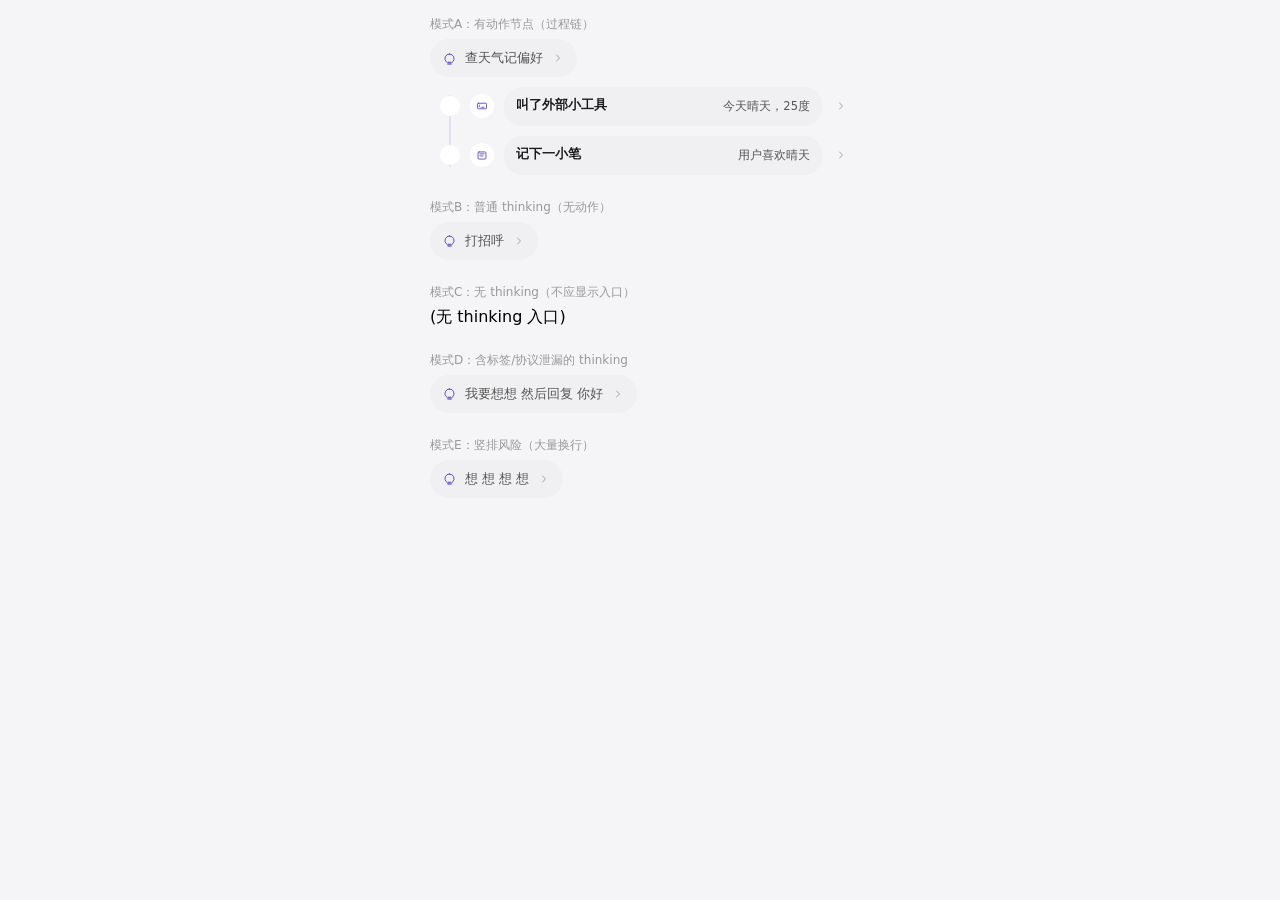
==== tests/thinking-chain-ui-test.html @ 02183eb2 "fix(thinking): 完整修复 thinking 过程链系统——标签泄漏/竖排/动作断链 问题： - <think> 标签跨 chunk 分片泄漏到正文（<thi / nk> 分片未缓冲） -" ====
<!DOCTYPE html>
<html lang="zh">
<head>
<meta charset="UTF-8">
<meta name="viewport" content="width=device-width, initial-scale=1.0">
<title>Thinking Chain UI Test</title>
<style>
  :root {
    --bg-card: #ffffff;
    --bg-main: #f5f5f7;
    --text-primary: #1a1a1a;
    --text-secondary: #555;
    --text-hint: #999;
    --surface-muted: #f0f0f2;
    --accent: #6c5ce7;
    --accent-dark: #5849c2;
  }
  body { margin:0; padding:16px; background:var(--bg-main); font-family:system-ui,sans-serif; }
  #test-root { max-width:420px; margin:0 auto; }
  .test-section { margin-bottom:24px; }
  .test-label { font-size:12px; color:var(--text-hint); margin-bottom:6px; }
</style>
</head>
<body>
<div id="test-root"></div>
<script type="module">
  import { hasThinkingChain, createThinkingCard } from '../apps/chat/thinking-chain.js';

  const root = document.getElementById('test-root');

  // 测试消息容器
  window.__testMessages = {};

  function mount(key, message, options = {}) {
    const section = document.createElement('div');
    section.className = 'test-section';
    section.dataset.testKey = key;

    const label = document.createElement('div');
    label.className = 'test-label';
    label.textContent = options.label || key;
    section.appendChild(label);

    if (hasThinkingChain(message)) {
      const card = createThinkingCard(message, {
        roleName: options.roleName || 'TA',
        messageId: options.messageId || key
      });
      section.appendChild(card);
    } else {
      const empty = document.createElement('div');
      empty.className = 'test-empty';
      empty.textContent = '(无 thinking 入口)';
      section.appendChild(empty);
    }

    root.appendChild(section);
    window.__testMessages[key] = { message, section };
    return section;
  }

  // 模式 A：有真实动作节点（过程链模式）
  mount('chain-mode', {
    role: 'assistant',
    content: '我帮你查了一下今天的天气，顺便记住了你喜欢晴天。',
    thinking: '用户问天气，我需要调工具查一下，然后记住用户的偏好。',
    thinkingSummary: '查天气记偏好',
    toolCalls: [{
      name: 'mcp',
      toolName: 'search_weather',
      serviceName: 'web',
      status: 'done',
      summary: '查询了今天天气',
      result: '今天晴天，25度',
      characterId: 'char-1',
      _source: 'tool'
    }],
    memoryWrites: [{
      name: '新增记忆',
      action: 'add',
      status: 'done',
      summary: '用户喜欢晴天',
      result: '用户喜欢晴天',
      characterId: 'char-1',
      _source: 'memory'
    }],
    grudgeWrites: []
  }, { label: '模式A：有动作节点（过程链）', roleName: '小醒', messageId: 'msg-chain' });

  // 模式 B：普通 thinking（无动作节点）
  mount('thinking-only', {
    role: 'assistant',
    content: '你好呀，今天怎么啦？',
    thinking: '用户跟我打招呼，我要友好地回应，问问对方今天怎么样。',
    thinkingSummary: '打招呼',
    toolCalls: [],
    memoryWrites: [],
    grudgeWrites: []
  }, { label: '模式B：普通 thinking（无动作）', roleName: '小醒', messageId: 'msg-think' });

  // 模式 C：无 thinking（不显示入口）
  mount('no-thinking', {
    role: 'assistant',
    content: '好的，我知道了。',
    thinking: '',
    thinkingSummary: '',
    toolCalls: [],
    memoryWrites: [],
    grudgeWrites: []
  }, { label: '模式C：无 thinking（不应显示入口）', roleName: '小醒', messageId: 'msg-none' });

  // 模式 D：含标签泄漏的 thinking（验证清洗）
  mount('dirty-thinking', {
    role: 'assistant',
    content: '你好。',
    thinking: '<think>正式：我要想想\n正文：然后回复\n用户正在回应：你好</think>',
    thinkingSummary: '',
    toolCalls: [],
    memoryWrites: [],
    grudgeWrites: []
  }, { label: '模式D：含标签/协议泄漏的 thinking', roleName: '小醒', messageId: 'msg-dirty' });

  // 模式 E：竖排风险（大量换行）
  mount('vertical-risk', {
    role: 'assistant',
    content: '嗯。',
    thinking: '想\n\n\n\n想\n\n\n\n想\n\n\n\n想',
    thinkingSummary: '',
    toolCalls: [],
    memoryWrites: [],
    grudgeWrites: []
  }, { label: '模式E：竖排风险（大量换行）', roleName: '小醒', messageId: 'msg-vert' });

  // 通知测试脚本已就绪
  window.dispatchEvent(new Event('test-ready'));
</script>
</body>
</html>
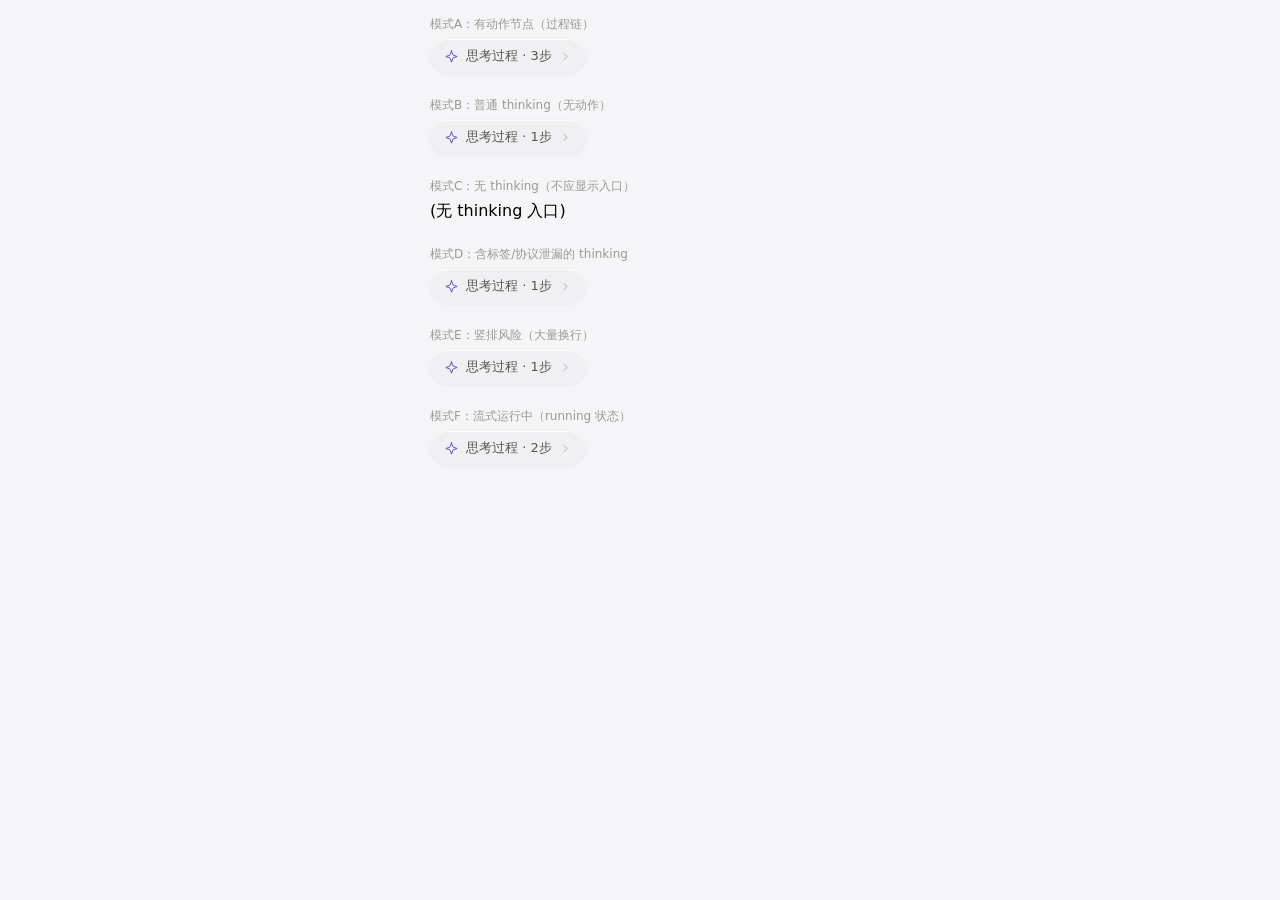
==== commit 0935d9c7: "feat: 审计仓库并分析 Thinking 流程 Co-authored-by: traeagent <traeagent@users.noreply.github.com>" ====
--- a/tests/thinking-chain-ui-test.html
+++ b/tests/thinking-chain-ui-test.html
@@ -8,12 +8,16 @@
   :root {
     --bg-card: #ffffff;
     --bg-main: #f5f5f7;
+    --bg-secondary: #e8e8ec;
     --text-primary: #1a1a1a;
     --text-secondary: #555;
     --text-hint: #999;
     --surface-muted: #f0f0f2;
     --accent: #6c5ce7;
+    --accent-light: #e8e4f8;
     --accent-dark: #5849c2;
+    --shadow-sm: 0 1px 4px rgba(0,0,0,0.05);
+    --shadow-md: 0 2px 12px rgba(0,0,0,0.08);
   }
   body { margin:0; padding:16px; background:var(--bg-main); font-family:system-ui,sans-serif; }
   #test-root { max-width:420px; margin:0 auto; }
@@ -131,6 +135,25 @@
     grudgeWrites: []
   }, { label: '模式E：竖排风险（大量换行）', roleName: '小醒', messageId: 'msg-vert' });
 
+  // 模式 F：流式运行中（running 状态，验证脉冲动画 + 状态标记）
+  mount('running-mode', {
+    role: 'assistant',
+    content: '',
+    thinking: '正在想你说的',
+    thinkingSummary: '',
+    toolCalls: [{
+      name: 'mcp',
+      toolName: 'search_weather',
+      serviceName: 'web',
+      status: 'running',
+      summary: '正在查天气',
+      _source: 'tool'
+    }],
+    memoryWrites: [],
+    grudgeWrites: [],
+    isStreaming: true
+  }, { label: '模式F：流式运行中（running 状态）', roleName: '小醒', messageId: 'msg-running' });
+
   // 通知测试脚本已就绪
   window.dispatchEvent(new Event('test-ready'));
 </script>
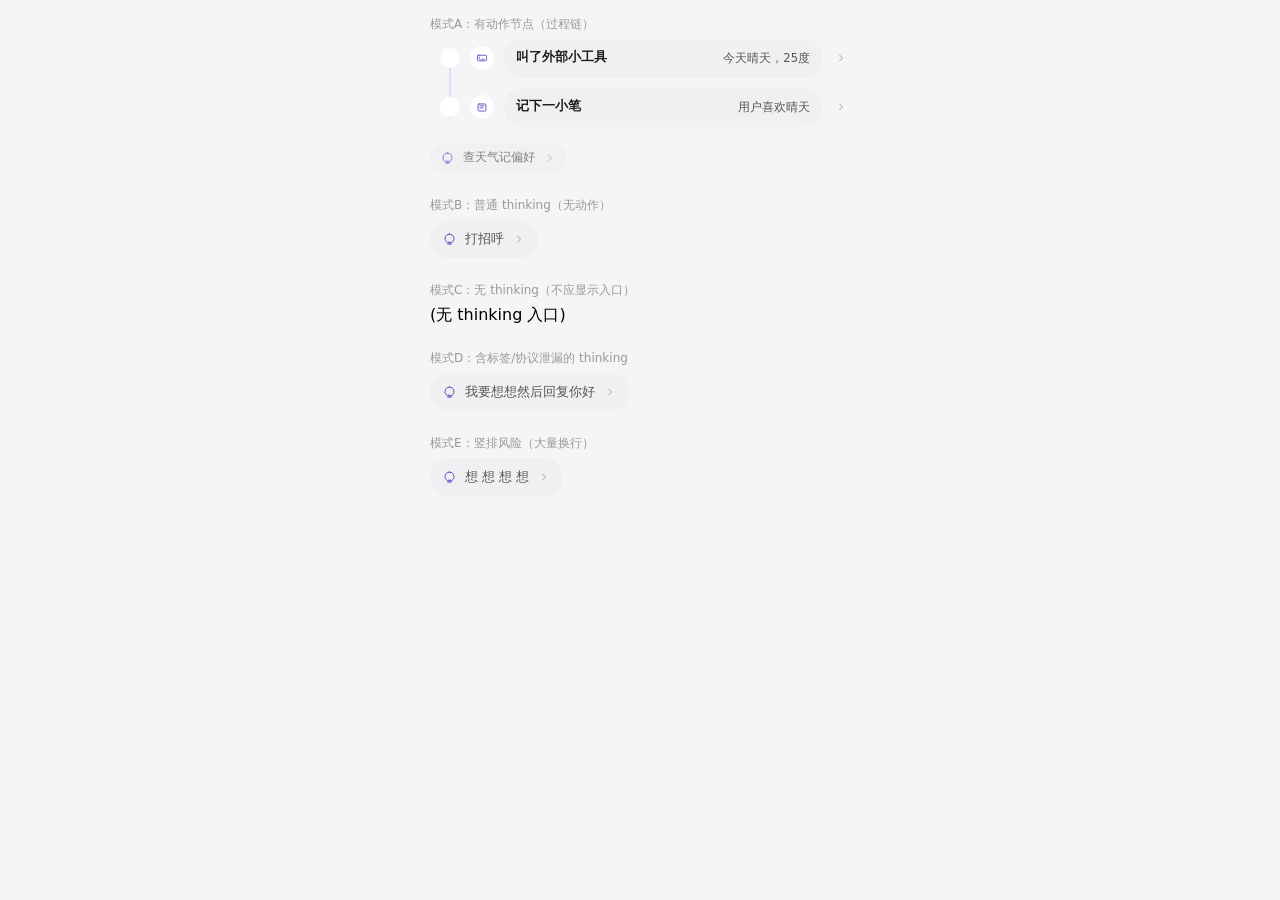
==== commit 454d5a1a: "Revert commits 0935d9c..e84e5d9 This reverts 2 commit(s) from 0935d9c to e84e5d9.  Reverted commits:" ====
--- a/tests/thinking-chain-ui-test.html
+++ b/tests/thinking-chain-ui-test.html
@@ -8,16 +8,12 @@
   :root {
     --bg-card: #ffffff;
     --bg-main: #f5f5f7;
-    --bg-secondary: #e8e8ec;
     --text-primary: #1a1a1a;
     --text-secondary: #555;
     --text-hint: #999;
     --surface-muted: #f0f0f2;
     --accent: #6c5ce7;
-    --accent-light: #e8e4f8;
     --accent-dark: #5849c2;
-    --shadow-sm: 0 1px 4px rgba(0,0,0,0.05);
-    --shadow-md: 0 2px 12px rgba(0,0,0,0.08);
   }
   body { margin:0; padding:16px; background:var(--bg-main); font-family:system-ui,sans-serif; }
   #test-root { max-width:420px; margin:0 auto; }
@@ -135,25 +131,6 @@
     grudgeWrites: []
   }, { label: '模式E：竖排风险（大量换行）', roleName: '小醒', messageId: 'msg-vert' });
 
-  // 模式 F：流式运行中（running 状态，验证脉冲动画 + 状态标记）
-  mount('running-mode', {
-    role: 'assistant',
-    content: '',
-    thinking: '正在想你说的',
-    thinkingSummary: '',
-    toolCalls: [{
-      name: 'mcp',
-      toolName: 'search_weather',
-      serviceName: 'web',
-      status: 'running',
-      summary: '正在查天气',
-      _source: 'tool'
-    }],
-    memoryWrites: [],
-    grudgeWrites: [],
-    isStreaming: true
-  }, { label: '模式F：流式运行中（running 状态）', roleName: '小醒', messageId: 'msg-running' });
-
   // 通知测试脚本已就绪
   window.dispatchEvent(new Event('test-ready'));
 </script>
